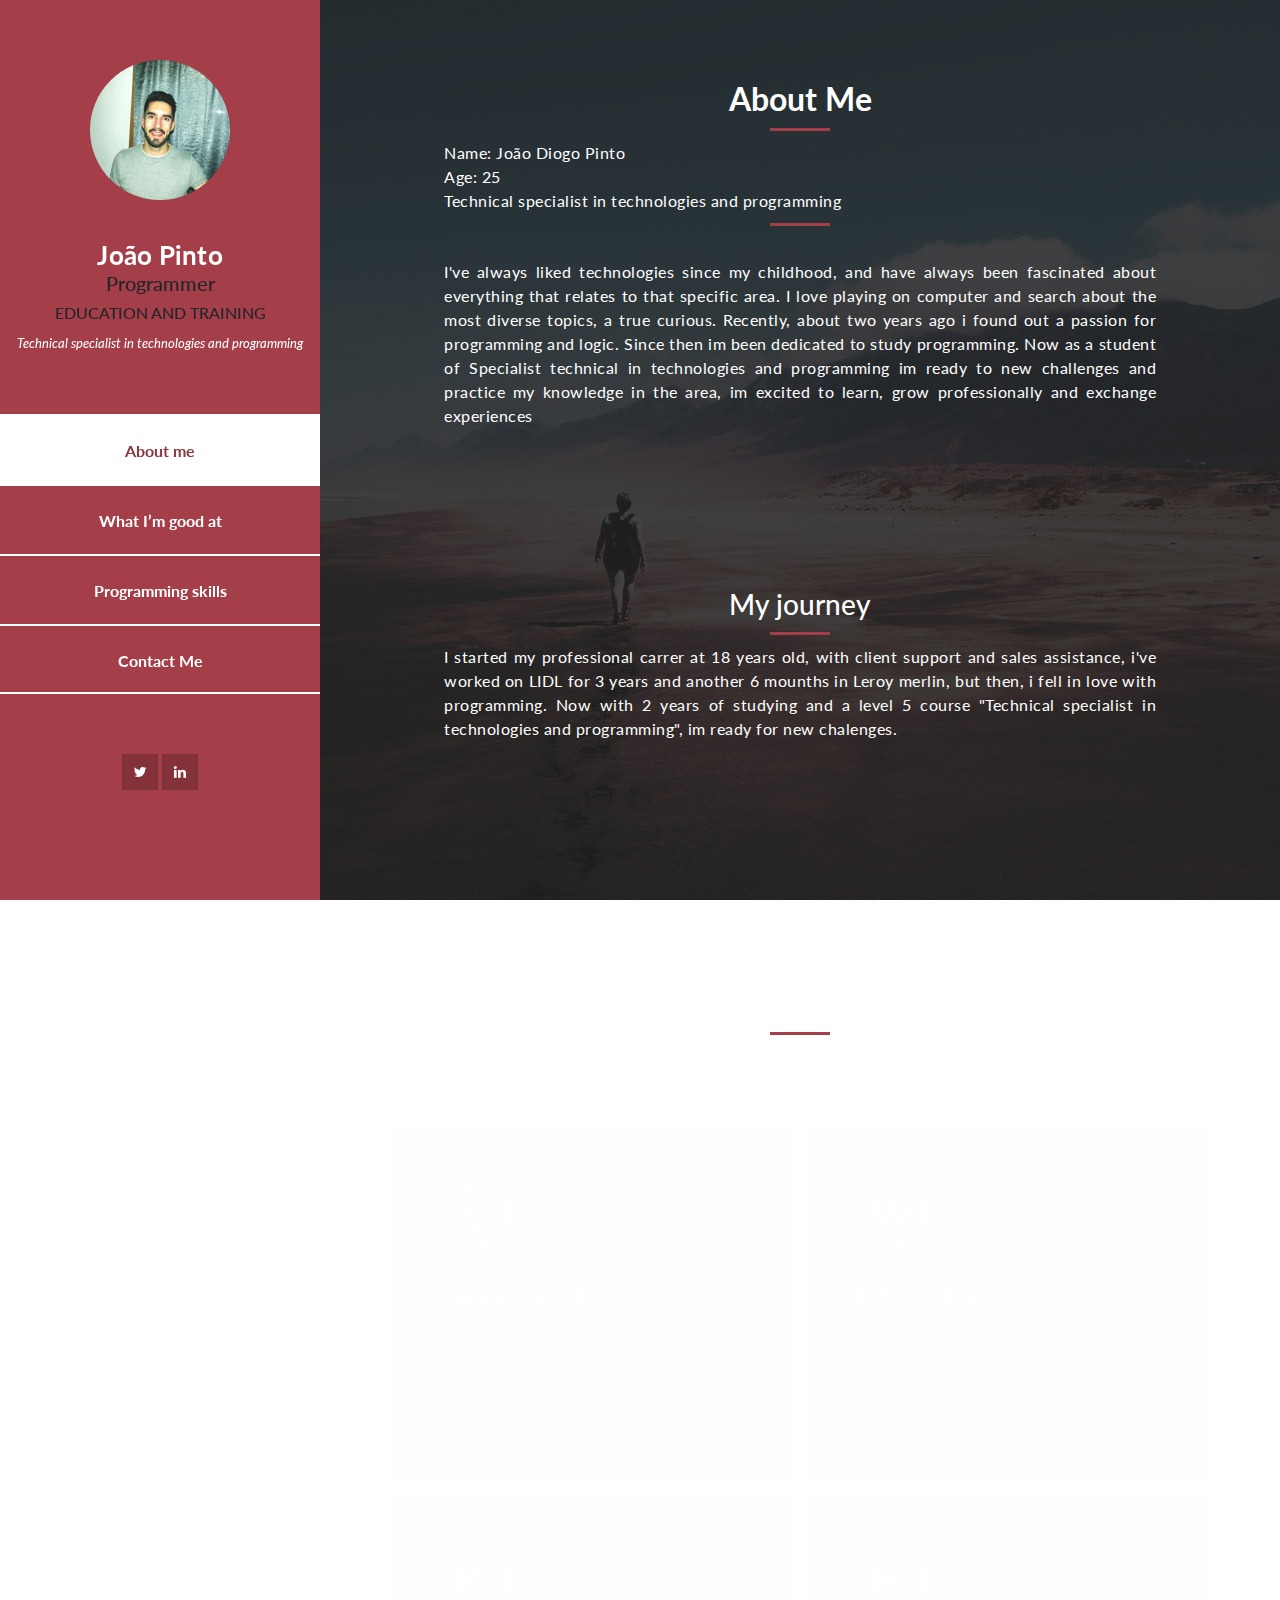
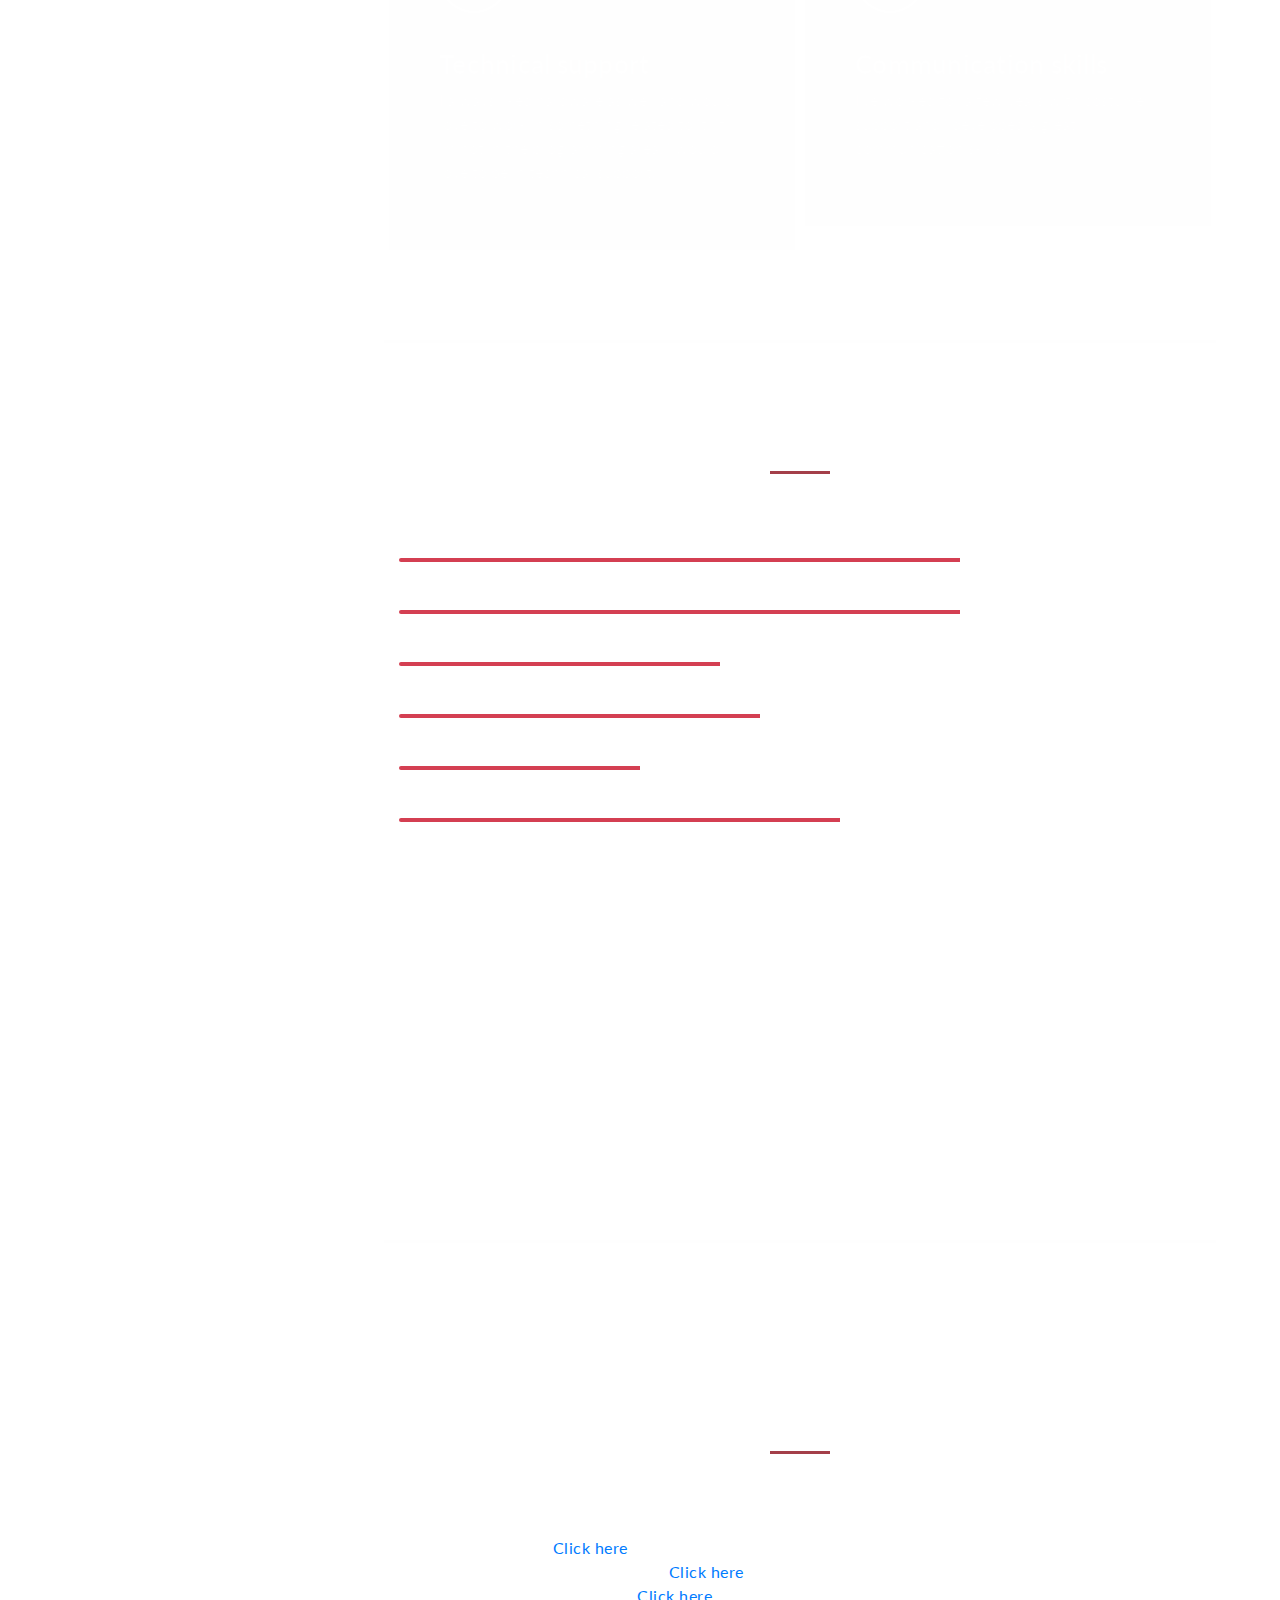
==== index.html @ 7845bd79 "1.1portfolio" ====
<!DOCTYPE html>
<html lang="en">
  <head>
    <meta charset="utf-8" />
    <meta
      name="viewport"
      content="width=device-width, initial-scale=1, shrink-to-fit=no"
    />
    <meta name="description" content="" />
    <meta name="author" content="" />
    <link
      href="https://fonts.googleapis.com/css?family=Lato:100,300,400,700,900"
      rel="stylesheet"
    />

    <title>JoaoPinto</title>
<!--
Reflux Template
https://templatemo.com/tm-531-reflux
-->
    <!-- Bootstrap core CSS -->
    <link href="vendor/bootstrap/css/bootstrap.min.css" rel="stylesheet" />

    <!-- Additional CSS Files -->
    <link rel="stylesheet" href="assets/css/fontawesome.css" />
    <link rel="stylesheet" href="assets/css/templatemo-style.css" />
    <link rel="stylesheet" href="assets/css/owl.css" />
    <link rel="stylesheet" href="assets/css/lightbox.css" />
  </head>

  <body>
    <div id="page-wraper">
      <!-- Sidebar Menu -->
      <div class="responsive-nav">
        <i class="fa fa-bars" id="menu-toggle"></i>
        <div id="menu" class="menu">
          <i class="fa fa-times" id="menu-close"></i>
          <div class="container">
            <div class="image">
              <a href="#"><img src="assets/images/joaopinto.jpg" alt="" /></a>
            </div>
            <div class="author-content">
              <h4>João Pinto</h4>
              <h5>Programmer</h5>
              <h6>EDUCATION AND TRAINING</h6>
              <span>Technical specialist in technologies and programming</span>
            </div>
            <nav class="main-nav" role="navigation">
              <ul class="main-menu">
                <li><a href="#section1">About me</a></li>
                <li><a href="#section2">What I’m good at</a></li>
                <li><a href="#section3">Programming skills</a></li>
                <li><a href="#section4">Contact Me</a></li>
              </ul>
            </nav>
            <div class="social-network">
              <ul class="soial-icons">
                <li>
                  <a href="#"><i class="fa fa-twitter"></i></a>
                </li>
                <li>
                  <a href="https://www.linkedin.com/in/joaopintode/"><i class="fa fa-linkedin"></i></a>
                </li>
              </ul>
            </div>
            <div class="copyright-text">
            </div>
          </div>
        </div>
      </div>

      <section class="section about-me" data-section="section1">
        <div class="container">
         
          <div class="section-heading">
            <h2 style="text-align: center">About Me</h2>
            <div class="line-dec"></div>
            <span>Name: João Diogo Pinto</span><br>
            <span>Age: 25</span><br>
            <span>Technical specialist in technologies and programming</span><br>
            <div class="line-dec"></div><br>
            <span>I've always liked technologies since my childhood, and have always been fascinated about everything that relates to
that specific area. I love playing on computer and search about the most diverse topics, a true curious.
Recently, about two years ago i found out a passion for programming and logic. Since then im been
dedicated to study programming. Now as a student of Specialist technical in technologies and programming
im ready to new challenges and practice my knowledge in the area, im excited to learn, grow
professionally and exchange experiences</span>
          </div>
          <div class="section-heading">
            <h3 style="text-align: center">My journey</h3>
            <div class="line-dec"></div>
            <span> I started my professional carrer at 18 years old, with client support and sales assistance, i've worked on LIDL for 3 years and another 6 mounths in Leroy merlin, but then, i fell in love with programming. Now with 2 years of studying and a level 5 course "Technical specialist in technologies and programming", im ready for new chalenges.   </span
            >
          </div>
        </div>
      </section>

      <section class="section my-services" data-section="section2">
        <div class="container">
          <div class="section-heading">
            <h2>What I’m good at?</h2>
            <div class="line-dec"></div>
            
          </div>
          <div class="row">
            <div class="col-md-6">
              <div class="service-item">
                <div class="first-service-icon service-icon"></div>
                <h4>Java &amp; MySQL</h4>
                <p>
                  Well java is probably the language that i relate more to and MySQL is the Database support that i have experience working with.                               
                </p>

              </div>
            </div>
            <div class="col-md-6">
              <div class="service-item">
                <div class="second-service-icon service-icon"></div>
                <h4>C &amp; Python</h4>
                <p>
                  I've studyed this two languages for a few mounths and C was the first language that i had contact with. C was great as a first language.
                </p>
              </div>
            </div>
            <div class="col-md-6">
              <div class="service-item">
                <div class="third-service-icon service-icon"></div>
                <h4>Technical support</h4>
                <p>
                  I always liked hardware as well and would love to work in something related to it, if im not in the programming area, i would  love to be in technical support.
                </p>
              </div>
            </div>
            <div class="col-md-6">
              <div class="service-item">
                <div class="fourth-service-icon service-icon"></div>
                <h4>Communication skills</h4>
                <p>
                  I've worked for a few years with costumer support and i developed a great communication skills. 
                </p>
              </div>
            </div>
          </div>
        </div>
      </section>

      <section class="section my-work" data-section="section3">
        <div class="container">
          <div class="section-heading">
            <h2>Programming skills</h2>
            <div class="line-dec"></div> 
          </div>
          <div class="row">
         
          </div>
          <div class="algo" data-wow-delay="0.9s" >
						<span class="text-top"><b>Java - </b><small>70%</small></span>
							<div class="progress">
								<div class="progress-bar progress-bar-danger" role="progressbar" aria-valuenow="60" aria-valuemin="0" aria-valuemax="100" style="width: 70%;"></div>
							</div>
							<br>
						<span><b>MySQL - </b> <small>70%</small></span>
							<div class="progress">
								<div class="progress-bar progress-bar-danger" role="progressbar" aria-valuenow="80" aria-valuemin="0" aria-valuemax="100" style="width: 70%;"></div>
							</div>
							<br>
						<span><b>Python - </b> <small>40%</small></span>
							<div class="progress">
								<div class="progress-bar progress-bar-danger" role="progressbar" aria-valuenow="60" aria-valuemin="0" aria-valuemax="100" style="width: 40%;"></div>
							</div>
							<br>
						<span><b>HTLM5 &AMP; CSS3 - </b> <small>45%</small></span>
							<div class="progress">
								<div class="progress-bar progress-bar-danger" role="progressbar" aria-valuenow="60" aria-valuemin="0" aria-valuemax="100" style="width: 45%;"></div>
							</div>
							<br>
							<span><b> PHP - </b> <small>30%</small></span>
							<div class="progress">
								<div class="progress-bar progress-bar-danger" role="progressbar" aria-valuenow="60" aria-valuemin="0" aria-valuemax="100" style="width: 30%;"></div>
							</div>
							<br>
							<span><b>C - </b> <small>55%</small></span>
							<div class="progress">
								<div class="progress-bar progress-bar-danger" role="progressbar" aria-valuenow="60" aria-valuemin="0" aria-valuemax="100" style="width: 55%;"></div>
							</div>
					</div>
        </div>
      </section>

      <section class="section contact-me" data-section="section4">
        <div class="container">
          <div class="section-heading">
            <div class="section-heading">
            <h2 style="text-align: center">Contact me</h2>
            <div class="line-dec"></div>
            <span>Name: João Diogo Pinto</span><br>
            <span>Contact: (+351)939048142</span><br>
            <span>Email: joao11diogomoita@gmail.com</span><br>
            <span>Linkdin:<a href="https://www.linkedin.com/in/joaopintode/" target="_blank"> Click here</a> </span><br>
            <span >Portuguese curriculum:<a href="assets/curriculos/joaopinto_cv.pdf" target="_blank"> Click here</a> </span><br>
            <span>English curriculum:<a href="assets/curriculos/joaopinto_eng.pdf" target="_blank"> Click here</a> </span><br>
          </div>
          </div>
          </div>
        </section>
          
    <!-- Scripts -->
    <!-- Bootstrap core JavaScript -->
    <script src="vendor/jquery/jquery.min.js"></script>
    <script src="vendor/bootstrap/js/bootstrap.bundle.min.js"></script>

    <script src="assets/js/isotope.min.js"></script>
    <script src="assets/js/owl-carousel.js"></script>
    <script src="assets/js/lightbox.js"></script>
    <script src="assets/js/custom.js"></script>
    <script>
      //according to loftblog tut
      $(".main-menu li:first").addClass("active");

      var showSection = function showSection(section, isAnimate) {
        var direction = section.replace(/#/, ""),
          reqSection = $(".section").filter(
            '[data-section="' + direction + '"]'
          ),
          reqSectionPos = reqSection.offset().top - 0;

        if (isAnimate) {
          $("body, html").animate(
            {
              scrollTop: reqSectionPos
            },
            800
          );
        } else {
          $("body, html").scrollTop(reqSectionPos);
        }
      };

      var checkSection = function checkSection() {
        $(".section").each(function() {
          var $this = $(this),
            topEdge = $this.offset().top - 80,
            bottomEdge = topEdge + $this.height(),
            wScroll = $(window).scrollTop();
          if (topEdge < wScroll && bottomEdge > wScroll) {
            var currentId = $this.data("section"),
              reqLink = $("a").filter("[href*=\\#" + currentId + "]");
            reqLink
              .closest("li")
              .addClass("active")
              .siblings()
              .removeClass("active");
          }
        });
      };

      $(".main-menu").on("click", "a", function(e) {
        e.preventDefault();
        showSection($(this).attr("href"), true);
      });

      $(window).scroll(function() {
        checkSection();
      });
    </script>
  </body>
</html>
---- assets/css/templatemo-style.css ----
/*

Reflux Template

https://templatemo.com/tm-531-reflux

*/

@import url(fontawesome.css);
@import url("https://fonts.googleapis.com/css?family=Lato:100,300,400,700,900");
body {
    font-family: 'Lato', sans-serif;
}

#page-wraper {
    background: url(../images/page-bg.jpg) no-repeat center center fixed;
    -webkit-background-size: cover;
    -moz-background-size: cover;
    -o-background-size: cover;
    background-size: cover;
    width: 100%;
}


/* Basic */

body {
    overflow-x: hidden;
}

input,
select,
textarea {
    outline: none;
}

a,
a:hover {
    text-decoration: none;
}

p {
    font-size: 16px;
    line-height: 24px;
    color: #fff;
}

h4 {
    font-size: 26px;
    font-weight: 700;
    color: #fff;
    letter-spacing: 0.25px;
}

img {
    width: 100%;
    overflow: hidden;
}

ul {
    padding: 0;
    margin: 0;
    list-style: none;
}

ul li {
    display: inline-block;
}

html {
    -webkit-box-sizing: border-box;
    -moz-box-sizing: border-box;
    box-sizing: border-box;
}

*,
*:before,
*:after {
    -webkit-box-sizing: inherit;
    -moz-box-sizing: inherit;
    box-sizing: inherit;
}

.clearfix {
    zoom: 1;
}

.clearfix:before,
.clearfix:after {
    content: "";
    display: table;
}

.clearfix:after {
    clear: both;
}

.container {
    margin: 0 auto;
}

.main-nav {
    text-align: center;
}

.main-nav li:last-child a {
    border-bottom: 2px solid #fff;
}

.main-nav li {
    display: block;
}

.main-nav li a {
    height: 70px;
    line-height: 70px;
    display: inline-block;
    font-size: 16px;
    font-weight: 700;
    color: #fff;
    width: 100%;
    transition: all 0.5s;
    border-top: 2px solid #fff;
}

.main-nav li:hover a,
.main-nav li.active a {
    background: #fff;
    color: #8c363e;
}

/* Sidebar Menu */

.menu .image {
    margin-top: 60px;
}

.menu .image img {
    width: 140px;
    height: 140px;
    border-radius: 50%;
    text-align: center;
}

.menu .author-content {
    margin: 40px 0px 60px 0px;
}

.menu .author-content h4 {
    margin-bottom: 0px;
}

.menu .author-content span {
    font-size: 13px;
    font-style: italic;
    color: #fff;
}

.menu .social-network {
    margin-top: 60px;
}

.menu .social-network ul li {
    margin: 0 3px;
}

.menu .social-network ul li a {
    width: 40px;
    height: 40px;
    display: inline-block;
    text-align: center;
    line-height: 40px;
    background-color: rgba(0, 0, 0, 0.2);
    color: #fff;
    font-size: 14px;
    transition: all 0.5s;
}

.menu .social-network ul li a:hover {
    background-color: #fff;
    color: #a43f49;
}

.menu .copyright-text {
    position: relative;
    margin-top: 60px;
}

.menu .copyright-text p {
    border-top: 1px solid rgba(250, 250, 250, 0.1);
    display: inline-block;
    width: 100%;
    padding-left: 30px;
    padding-right: 30px;
    padding-top: 30px;
    font-size: 13px;
}

.menu:before,
.menu:after {
    content: "";
    display: table;
}

.menu:after {
    clear: both;
}

.menu a {
    text-decoration: none;
    color: inherit;
}

.menu {
    text-align: center;
}

.menu::-webkit-scrollbar {
    display: none;
}

.menu {
    left: 10%;
  -webkit-transition: -webkit-transform 233ms cubic-bezier(0, 0, 0.21, 1);
  -webkit-overflow-scrolling: touch;
  background-color: #a43f49;
  box-sizing: border-box;
  height: 100vh;  
  max-height: 100vh !important;
  max-width: 80vw !important;
  min-width: 45px !important;
  outline: none;
  overflow-x: hidden !important;
  overflow-y: auto !important;
  padding: 0;
  position: fixed !important;
  top: calc(0px);  
  width: 20%;
  will-change: transform;
  z-index: 9999 !important;
}

.menu-toggle {
  color: #fff;
  cursor: pointer;
  font-size: 25px;
  position: fixed;
  right: 25px;
  top: 25px;
}

#menu-toggle {
    z-index: 999;
    cursor: pointer;
    position: fixed;
    top: 0;
    left: 0;
    color: #a43f49;
    background-color: #fff;
    width: 60px;
    height: 60px;
    text-align: center;
    display: inline-block;
    line-height: 60px;
}

.menu-close {
  cursor: pointer;
}

#menu-close {
    cursor: pointer;
    text-align: right;
    color: #a43f49;
    background-color: #fff;
    width: 100%;
    height: 60px;
    text-align: center;
    display: inline-block;
    line-height: 60px;
}


/* Section */

.section {
    color: #fff;
    width: 55%;
    right: 10%;
    left: 35%;
    position: relative;
    min-height: 100vh;
    padding-bottom: 80px;
    border-bottom: 3px solid rgba(250, 250, 250, 0.25);
}

.section-heading {
    text-align: justify;
    padding: 80px 45px;
}

.section-heading h2 {
    font-size: 32px;
    font-weight: 700;
    color: #fff;
}

.section-heading .line-dec {
    width: 60px;
    height: 3px;
    background-color: #a43f49;
    margin: 10px auto;
}

.section-heading span {
    margin-top: 5px;
    font-size: 16px;
    color: #fff;
    letter-spacing: 0.5px;
}


/* Buttons */

.white-button a {
    display: inline-block;
    padding: 12px 20px;
    background-color: #fff;
    color: #a43f49;
    font-size: 13px;
    font-weight: 800;
    letter-spacing: 0.5px;
    text-transform: uppercase;
    transition: all 0.5s;
}

.white-button a:hover {
    background-color: #a43f49;
    color: #fff;
}

button {
    display: inline-block;
    padding: 10px 20px;
    background-color: #fff;
    color: #a43f49;
    font-size: 12px;
    font-weight: 800;
    letter-spacing: 0.5px;
    text-transform: uppercase;
    transition: all 0.5s;
    border: none;
    outline: none;
    cursor: pointer;
}

button:hover {
    outline: none;
    background-color: #a43f49;
    color: #fff;
}


/* Left & Right Post */

.right-image-post {
    margin-top: 60px;
    padding-top: 60px;
    border-top: 2px solid rgba(250, 250, 250, 0.1);
}

.left-image img,
.right-image img {
    border-radius: 5px;
}

.right-image-post h4,
.left-image-post h4 {
    margin-top: 30px;
}

.right-image-post p,
.left-image-post p {
    margin-top: 20px;
}

.right-image-post .white-button,
.left-image-post .white-button {
    margin-top: 30px;
}


/* Services */

.my-services .col-md-6 {
    padding-left: 5px;
    padding-right: 5px;
}

.service-item {
    margin-bottom: 10px;
    padding: 50px;
    background-color: rgba(250, 250, 250, 0.1);
    transition: all 0.5s;
}

.service-item h4 {
    transition: all 0.5s;
}

.service-item p {
    transition: all 0.5s;
}

.service-item:hover {
    background-color: rgba(250, 250, 250, 1);
}

.service-item:hover h4 {
    color: #1e1e1e;
}

.service-item:hover p {
    color: #4a4a4a;
}

.service-item .service-icon {
    width: 70px;
    height: 70px;
    display: inline-block;
    margin-bottom: 30px;
    background-size: cover;
    background-repeat: no-repeat;
    transition: all 0.5s;
}

.service-item .first-service-icon {
    background-image: url(../images/first-white-icon.png);
}

.service-item:hover .first-service-icon {
    background-image: url(../images/first-main-icon.png);
}

.service-item .second-service-icon {
    background-image: url(../images/second-white-icon.png);
}

.service-item:hover .second-service-icon {
    background-image: url(../images/second-main-icon.png);
}

.service-item .third-service-icon {
    background-image: url(../images/third-white-icon.png);
}

.service-item:hover .third-service-icon {
    background-image: url(../images/third-main-icon.png);
}

.service-item .fourth-service-icon {
    background-image: url(../images/fourth-white-icon.png);
}

.service-item:hover .fourth-service-icon {
    background-image: url(../images/fourth-main-icon.png);
}


/* My Work */

section.my-work .section-heading {
    text-align: center;
    padding: 80px 45px 50px 45px;
}

.isotope-wrapper {
    position: relative;
    width: 100%;
    margin: auto;
}

.isotope-toolbar input[type="radio"] {
    display: none;
}

.isotope-toolbar span {
    text-transform: capitalize;
    display: inline-block;
    margin-right: 15px;
    padding-bottom: 3px;
    font-size: 15px;
    font-weight: 700;
    border-bottom: 2px solid transparent;
    transform: ease-in-out 0.5s;
    cursor: pointer;
}

.isotope-toolbar input[type="radio"]:checked + span {
    color: #a43f49;
    border-bottom: 2px solid #a43f49;
}

.isotope-box {
    position: relative;
    width: 100%;
}

.isotope-toolbar {
    text-align: center;
    margin: 10px;
}

.isotope-toolbar p {
    border-top: 1px solid #fff;
    padding-top: 15px;
}

.isotope-toolbar a {
    color: #fff;
}

.isotope-item {
    position: relative;
    width: 48%;
    margin: 1%;
    border-bottom: 2px solid rgba(250,250,250,0.1);
    padding-bottom: 30px;
    margin-bottom: 30px;
}

.isotope-item img {
    top: 0;
    left: 0;
    width: 100%;
    height: 100%;
    border-radius: 5px;
}

.lazyload {
    background: #f7f7f7;
}

.lazyloading {
    background: #f7f7f7 url(//afarkas.github.io/lazysizes/assets/imgs/loader.gif) no-repeat center;
    min-height: 60px;
}

figure.snip1321 {
  overflow: hidden;
  text-align: center;
  -webkit-perspective: 50em;
  perspective: 50em;
}
figure.snip1321 * {
  -webkit-box-sizing: padding-box;
  box-sizing: padding-box;
  -webkit-transition: all 0.2s ease-out;
  transition: all 0.2s ease-out;
}
figure.snip1321 figcaption {
  top: 50%;
  left: 20px;
  right: 20px;
  position: absolute;
  opacity: 0;
  z-index: 1;
}
figure.snip1321 h4 {
    margin-top: 15px;
  margin-bottom: 5px;
  color: #232323;
}
figure.snip1321 span {
    font-size: 14px;
    font-style: italic;
    display: block;
    color: #7a7a7a;
}
figure.snip1321 i {
  position: relative!important;
  font-size: 18px;
  background-color: #a43f49;
  width: 40px;
  height: 40px;
  display: inline-block;
  text-align: center;
  line-height: 40px;
  border-radius: 5px;
  color: #fff;
}
figure.snip1321:after {
  background-color: #ffffff;
  position: absolute;
  content: "";
  display: block;
  top: 20px;
  left: 20px;
  right: 20px;
  bottom: 20px;
  -webkit-transition: all 0.4s ease-in-out;
  transition: all 0.4s ease-in-out;
  -webkit-transform: rotateX(-90deg);
  transform: rotateX(-90deg);
  -webkit-transform-origin: 50% 50%;
  -ms-transform-origin: 50% 50%;
  transform-origin: 50% 50%;
  opacity: 0;
}
figure.snip1321 a {
  left: 0;
  right: 0;
  top: 0;
  bottom: 0;
  z-index: 1;
}
figure.snip1321:hover figcaption,
figure.snip1321.hover figcaption {
  -webkit-transform: translateY(-50%);
  transform: translateY(-50%);
  opacity: 1;
  -webkit-transition-delay: 0.2s;
  transition-delay: 0.2s;
}
figure.snip1321:hover:after,
figure.snip1321.hover:after {
  -webkit-transform: rotateX(0);
  transform: rotateX(0);
  opacity: 0.9;
}


/* Contact Me */

section.contact-me {
    border-bottom: none;
    margin-bottom: 0;
}

#contact input {
    background-color: rgba(250,250,250,0.1);
    border: 1px solid rgba(250,250,250,1);
    border-radius: 0px;
    margin-bottom: 30px;
    color: #fff;
    font-size: 14px;
    height: 40px;
    line-height: 40px;
    width: 100%;
    padding-left: 15px;
}

#contact input:focus {
    outline: none;
    box-shadow: none;
}

#contact textarea {
    background-color: rgba(250,250,250,0.1);
    border: 1px solid rgba(250,250,250,1);
    border-radius: 0px;
    margin-bottom: 30px;
    color: #fff;
    font-size: 14px;
    height: 180px;
    max-height: 220px;
    line-height: 40px;
    width: 100%;
    padding-left: 15px;
}


.progress {
    border-radius: 4px;
    background: #ffffff;
    height: 4px;
}

.progress .progress-bar-danger {
    background: #D43F52;
}
#contact textarea:focus {
    outline: none;
    box-shadow: none;
}

#contact {
    text-align: center;
}

@media screen and (max-width: 1680px) {
    .menu {
        left: 5%;
    }

    .section {
        color: #fff;
        width: 65%;
        right: 5%;
        left: 30%;
    }
}

@media screen and (max-width: 1680px) and (min-width: 846px) { 
    .menu .social-network ul li a {
        width: 36px;
        height: 36px;
        line-height: 36px;
    }

    .menu .social-network ul li {
        margin: 0;
    }

    .menu .image {
        margin-top: 60px;
    }
}

@media screen and (max-width: 1280px) {
    .menu {
        left: 0%;
    }

    .right-image-post h4,
    .left-image-post h4 {
        margin-top: 0px;
    }

    .right-image-post p,
    .left-image-post p {
        margin-top: 15px;
    }

    .right-image-post .white-button,
    .left-image-post .white-button {
        margin-top: 25px;
    }

}

.menu .container {
    padding-left: 0;
    padding-right: 0;
}

@media screen and (max-width: 1280px) and (min-width: 846px) {
    .menu {
        width: 25%;
    }
}

#menu-toggle,
#menu-close {
    display: none;
}  

@media screen and (max-width: 845px) {        
    #menu-toggle,
    #menu-close {
        display: inline-block;
    }    

    .menu {        
        width: 320px;
        -webkit-transform: translateX(-100%) !important;
        transform: translateX(-100%) !important;
        transition: -webkit-transform 233ms cubic-bezier(0, 0, 0.21, 1);
        transition: transform 233ms cubic-bezier(0, 0, 0.21, 1);
        transition: transform 233ms cubic-bezier(0, 0, 0.21, 1), -webkit-transform 233ms cubic-bezier(0, 0, 0.21, 1);
    }

    .menu .image {
        margin-top: 40px;        
    }

    .menu .image img {
        width: 120px;
        height: 120px;
    }

    .menu .author-content {
        margin: 20px 0px 40px 0px;
    }

    .menu .container {
        padding-left: 15px;
        padding-right: 15px;
    }

    .menu.open {
        display: inline-block;
        -webkit-transform: translateX(0) !important;
                transform: translateX(0) !important;
    }

    .responsive-nav {
        display: inline-block;
    }
    .section {
        width: 94%;
        right: 3%;
        left: 3%;
    }
    .isotope-item {
        width: 94%;
        margin: 3%;
    }
    .left-image-post img {
        margin-bottom: 30px;
    }
    .right-image-post img {
        margin-top: 30px;
    }
    .isotope-item {
        border-bottom: none;
        text-align: center;
    }
    .isotope-toolbar {
        margin-bottom: 20px;
    }
}
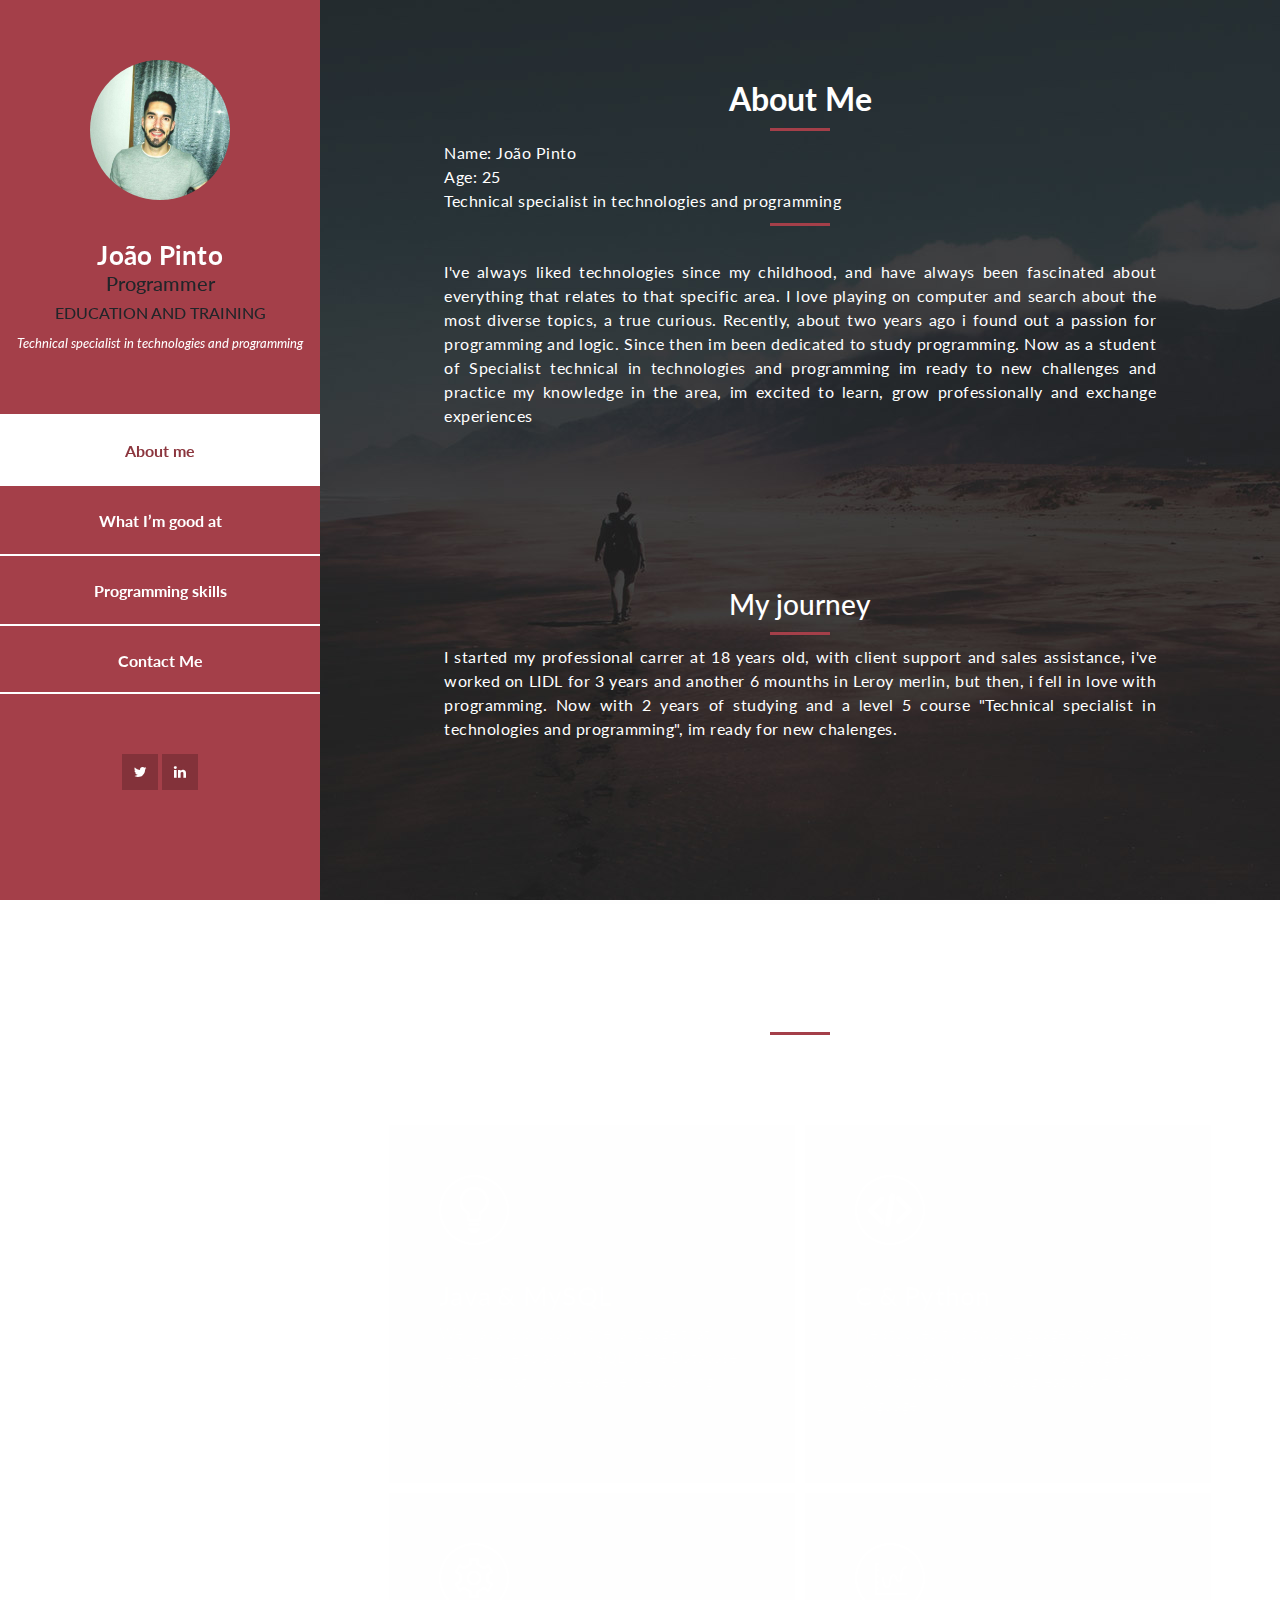
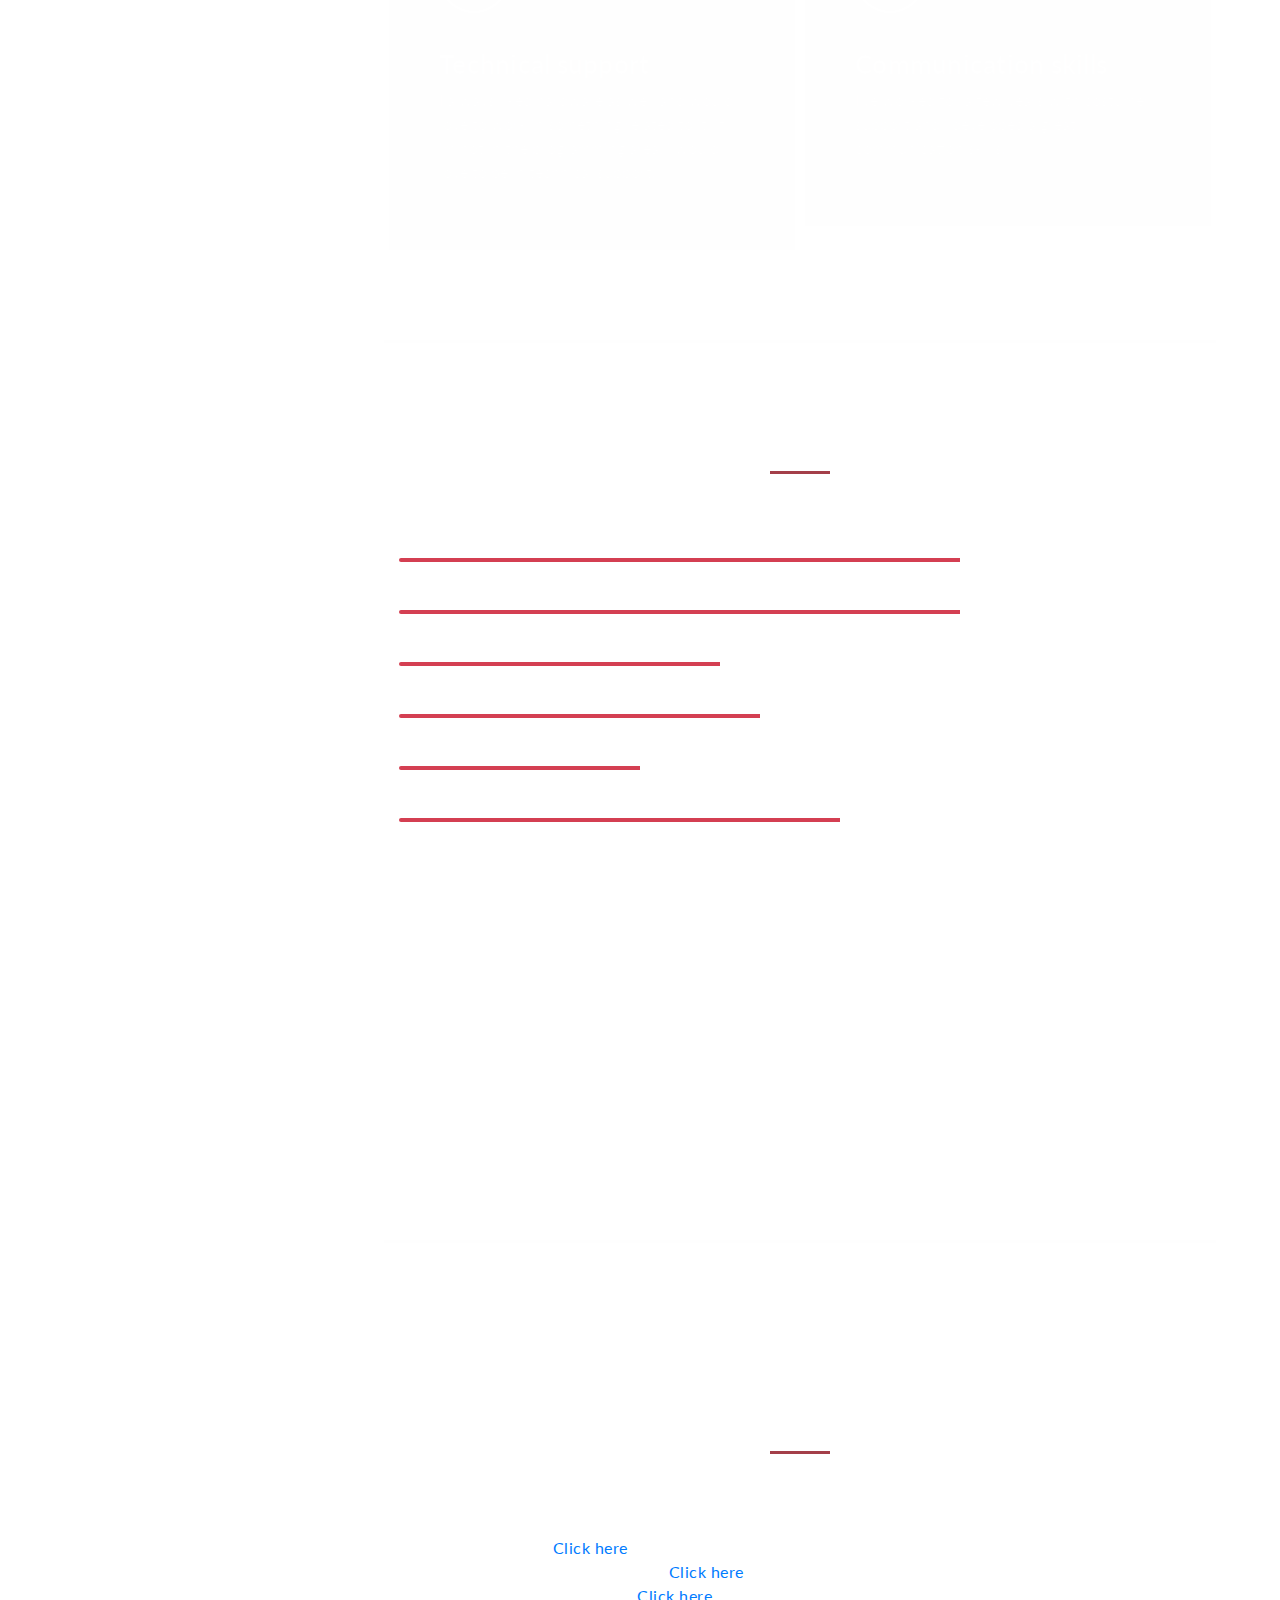
==== commit 071e467d: "mudanome" ====
--- a/index.html
+++ b/index.html
@@ -75,7 +75,7 @@
           <div class="section-heading">
             <h2 style="text-align: center">About Me</h2>
             <div class="line-dec"></div>
-            <span>Name: João Diogo Pinto</span><br>
+            <span>Name: João Pinto</span><br>
             <span>Age: 25</span><br>
             <span>Technical specialist in technologies and programming</span><br>
             <div class="line-dec"></div><br>
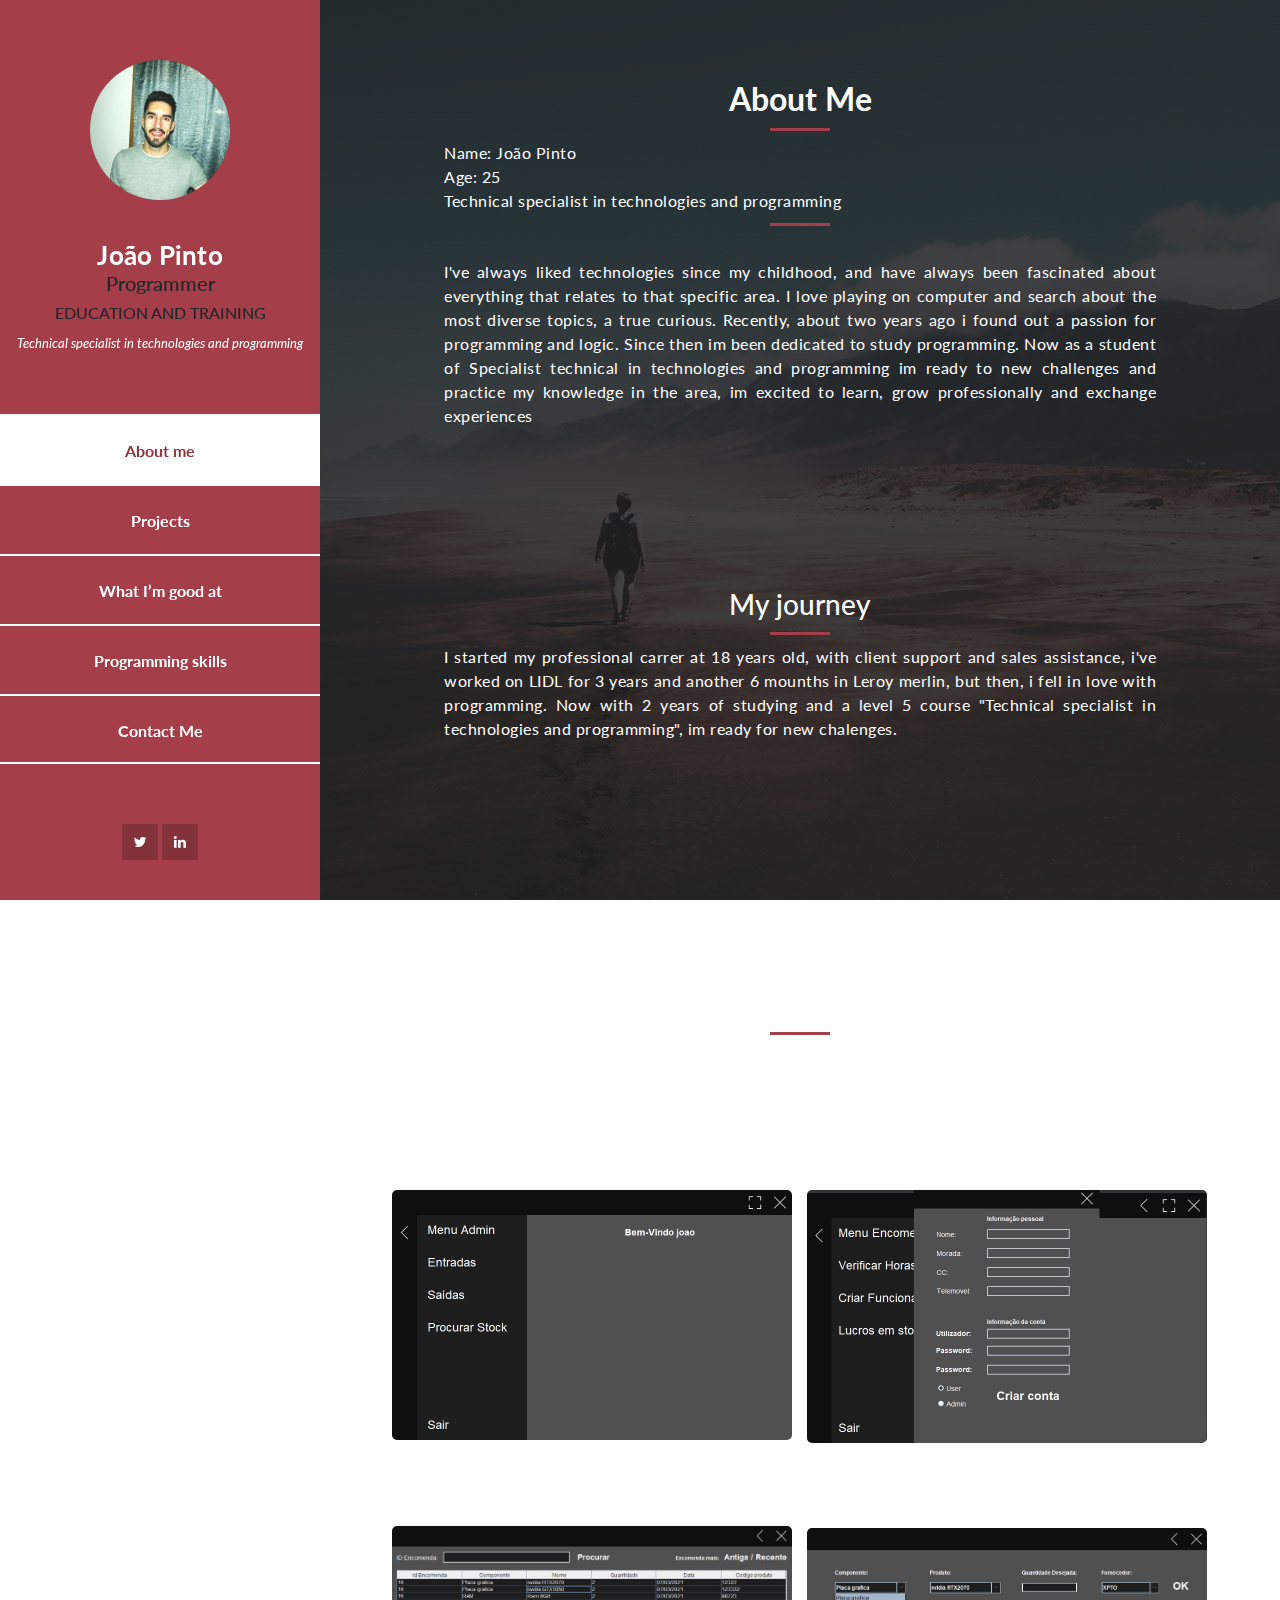
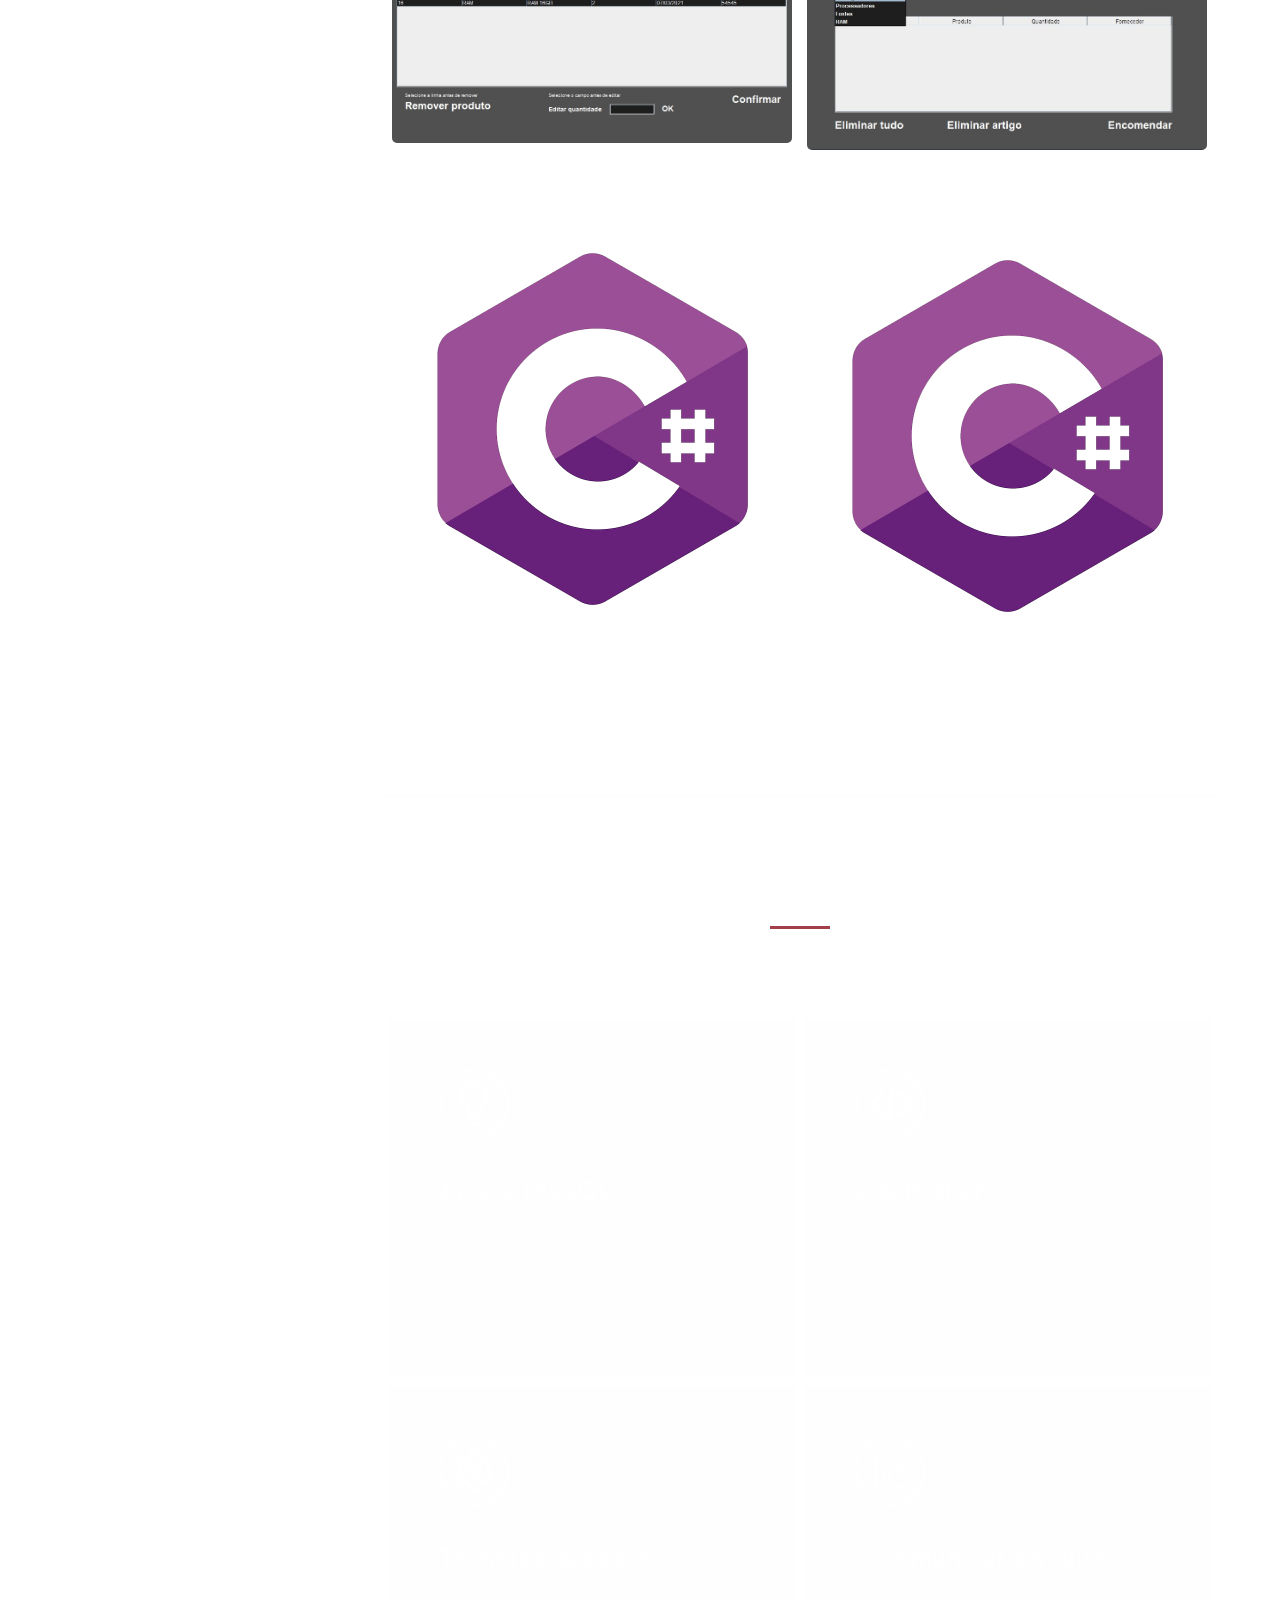
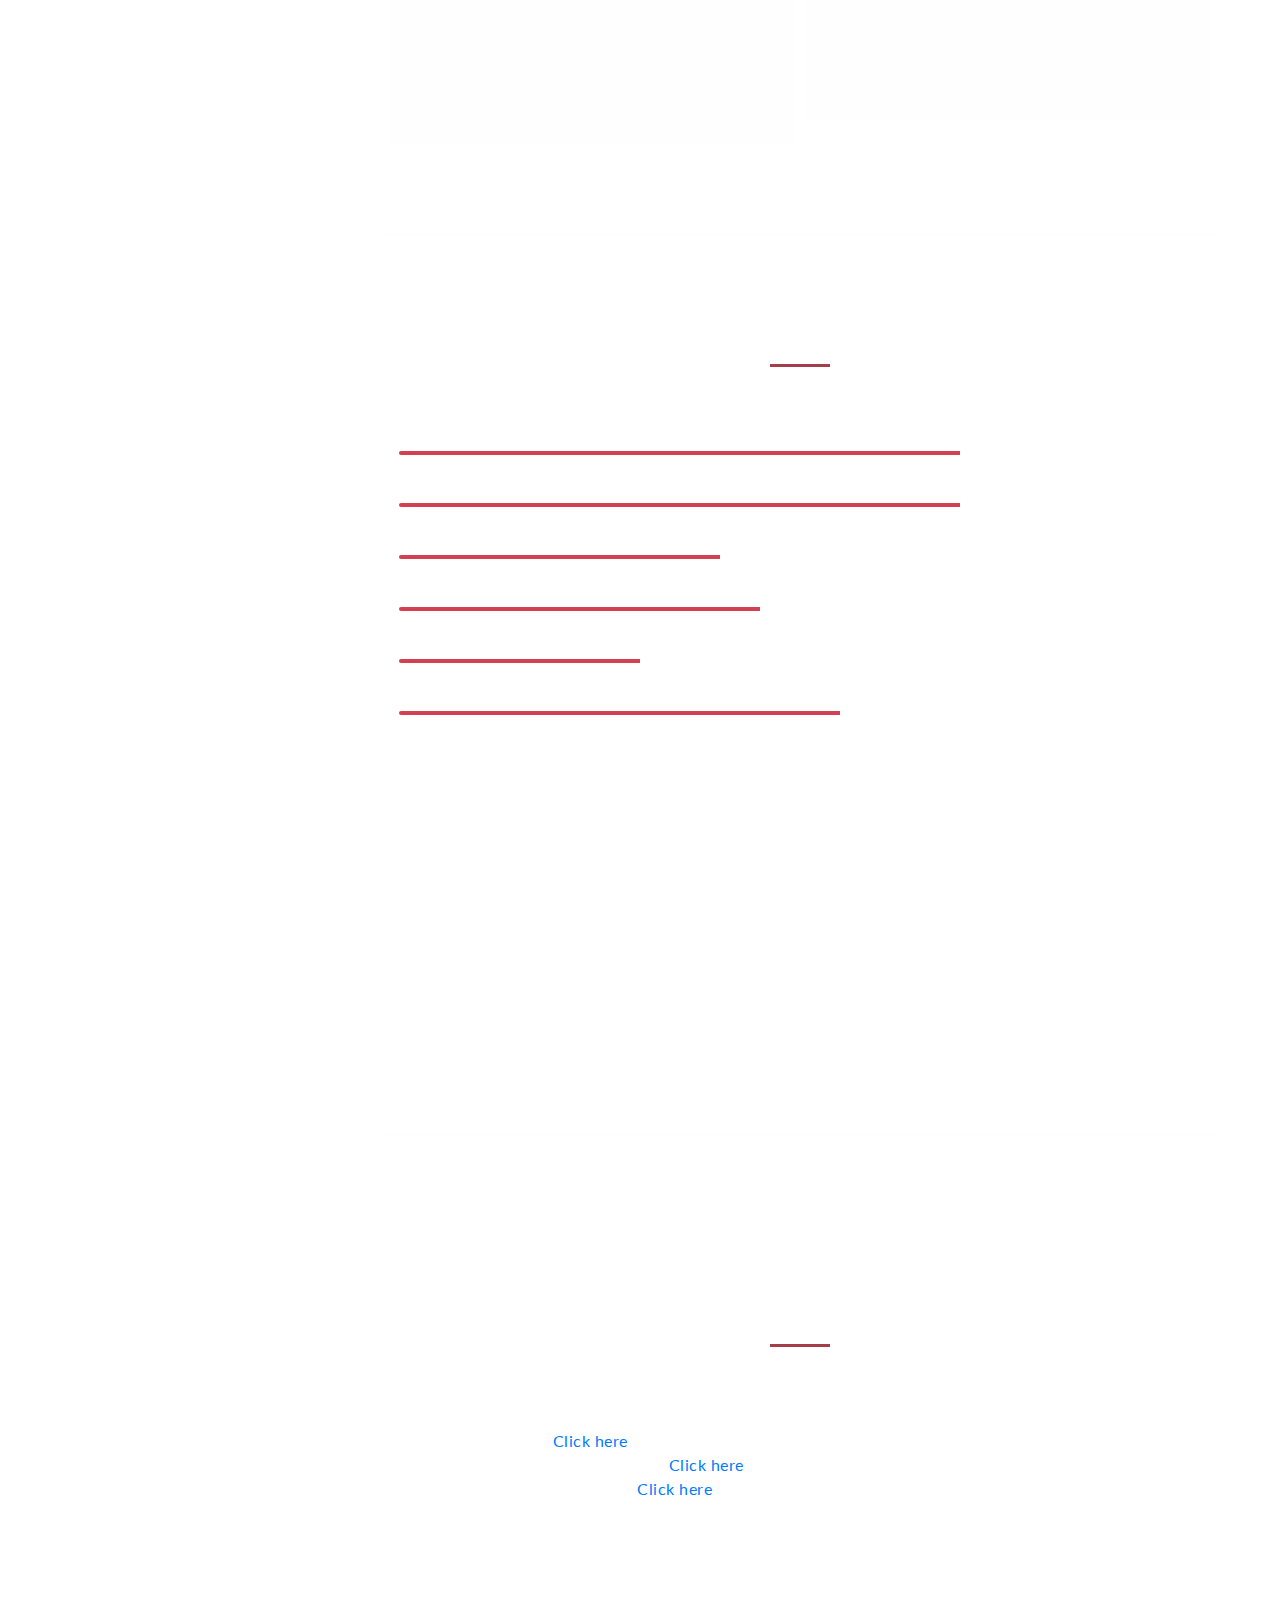
==== commit b3411a60: "erro" ====
--- a/index.html
+++ b/index.html
@@ -48,8 +48,10 @@
             <nav class="main-nav" role="navigation">
               <ul class="main-menu">
                 <li><a href="#section1">About me</a></li>
+                <li><a href="#section5">Projects</a>
                 <li><a href="#section2">What I’m good at</a></li>
                 <li><a href="#section3">Programming skills</a></li>
+                </li>
                 <li><a href="#section4">Contact Me</a></li>
               </ul>
             </nav>
@@ -94,6 +96,135 @@
           </div>
         </div>
       </section>
+      
+      <section class="section about-me" data-section="section5">
+      <div class="container">
+          <div class="section-heading" >
+            <h2 style="text-align: center">Projects</h2>
+            <div class="line-dec"></div>
+          </div>
+          <div class="row">
+            <div class="isotope-wrapper">
+              <form class="isotope-toolbar">
+                
+                <label
+                  ><input
+                    type="radio"
+                    data-type="javaproject"
+                    name="isotope-filter"
+                  />
+                  <span>Java project</span></label
+                >
+                <label
+                  ><input
+                    type="radio"
+                    data-type="c"
+                    name="isotope-filter"
+                  />
+                  <span>Next project</span></label
+                >
+              </form>
+              <div class="isotope-box">
+                <div class="isotope-item" data-type="javaproject">
+                  <figure class="snip1321">
+                    <img
+                      src="assets/images/print1.jpg"
+                      alt="sq-sample26"
+                    />
+                    <figcaption>
+                      <a href="javaproject.html"
+                        ><i class="fa fa-search"></i
+                      ></a>
+                      <h4>Main page</h4>
+                      <span>Click to see more</span>
+                    </figcaption>
+                  </figure>
+                </div>
+
+                <div class="isotope-item" data-type="javaproject">
+                  <figure class="snip1321">
+                    <img
+                      src="assets/images/print4.jpg"
+                      alt="sq-sample26"
+                    />
+                    <figcaption>
+                      <a href="javaproject.html"
+                        ><i class="fa fa-search"></i
+                      ></a>
+                      <h4>Sign up</h4>
+                      <span>Click to see more</span>
+                    </figcaption>
+                  </figure>
+                </div>
+
+                <div class="isotope-item" data-type="javaproject">
+                  <figure class="snip1321">
+                    <img
+                      src="assets/images/print3.jpg"
+                      alt="sq-sample26"
+                    />
+                    <figcaption>
+                      <a href="javaproject.html"
+                        ><i class="fa fa-search"></i
+                      ></a>
+                      <h4>View order</h4>
+                      <span>Click to see more</span>
+                    </figcaption>
+                  </figure>
+                </div>
+
+                <div class="isotope-item" data-type="javaproject">
+                  <figure class="snip1321">
+                    <img
+                      src="assets/images/print2.jpg"
+                      alt="sq-sample26"
+                    />
+                    <figcaption>
+                      <a href="javaproject.html"
+                        ><i class="fa fa-search"></i
+                      ></a>
+                      <h4>Order</h4>
+                      <span>Click to see more</span>
+                    </figcaption>
+                  </figure>
+                </div>
+
+                <div class="isotope-item" data-type="c">
+                  <figure class="snip1321">
+                    <img
+                      src="assets/images/c.png"
+                      alt="sq-sample26"
+                    />
+                    <figcaption>
+                      <a href="javaproject.html"
+                        ><i class="fa fa-search"></i
+                      ></a>
+                      <h4>c#</h4>
+                      <span>Next project</span>
+                    </figcaption>
+                  </figure>
+                </div>
+
+                <div class="isotope-item" data-type="c">
+                  <figure class="snip1321">
+                    <img
+                      src="assets/images/c.png"
+                      alt="sq-sample26"
+                    />
+                    <figcaption>
+                      <a href="javaproject.html"
+                        ><i class="fa fa-search"></i
+                      ></a>
+                      <h4>c#</h4>
+                      <span>Next project</span>
+                    </figcaption>
+                  </figure>
+                </div>
+              </div>
+            </div>
+          </div>
+        </div>
+      </section>
 
       <section class="section my-services" data-section="section2">
         <div class="container">
@@ -118,7 +249,7 @@
                 <div class="second-service-icon service-icon"></div>
                 <h4>C &amp; Python</h4>
                 <p>
-                  I've studyed this two languages for a few mounths and C was the first language that i had contact with. C was great as a first language.
+                  I've studied this two languages for a few mounths and C was the first language that i had contact with. C was great as a first language.
                 </p>
               </div>
             </div>
